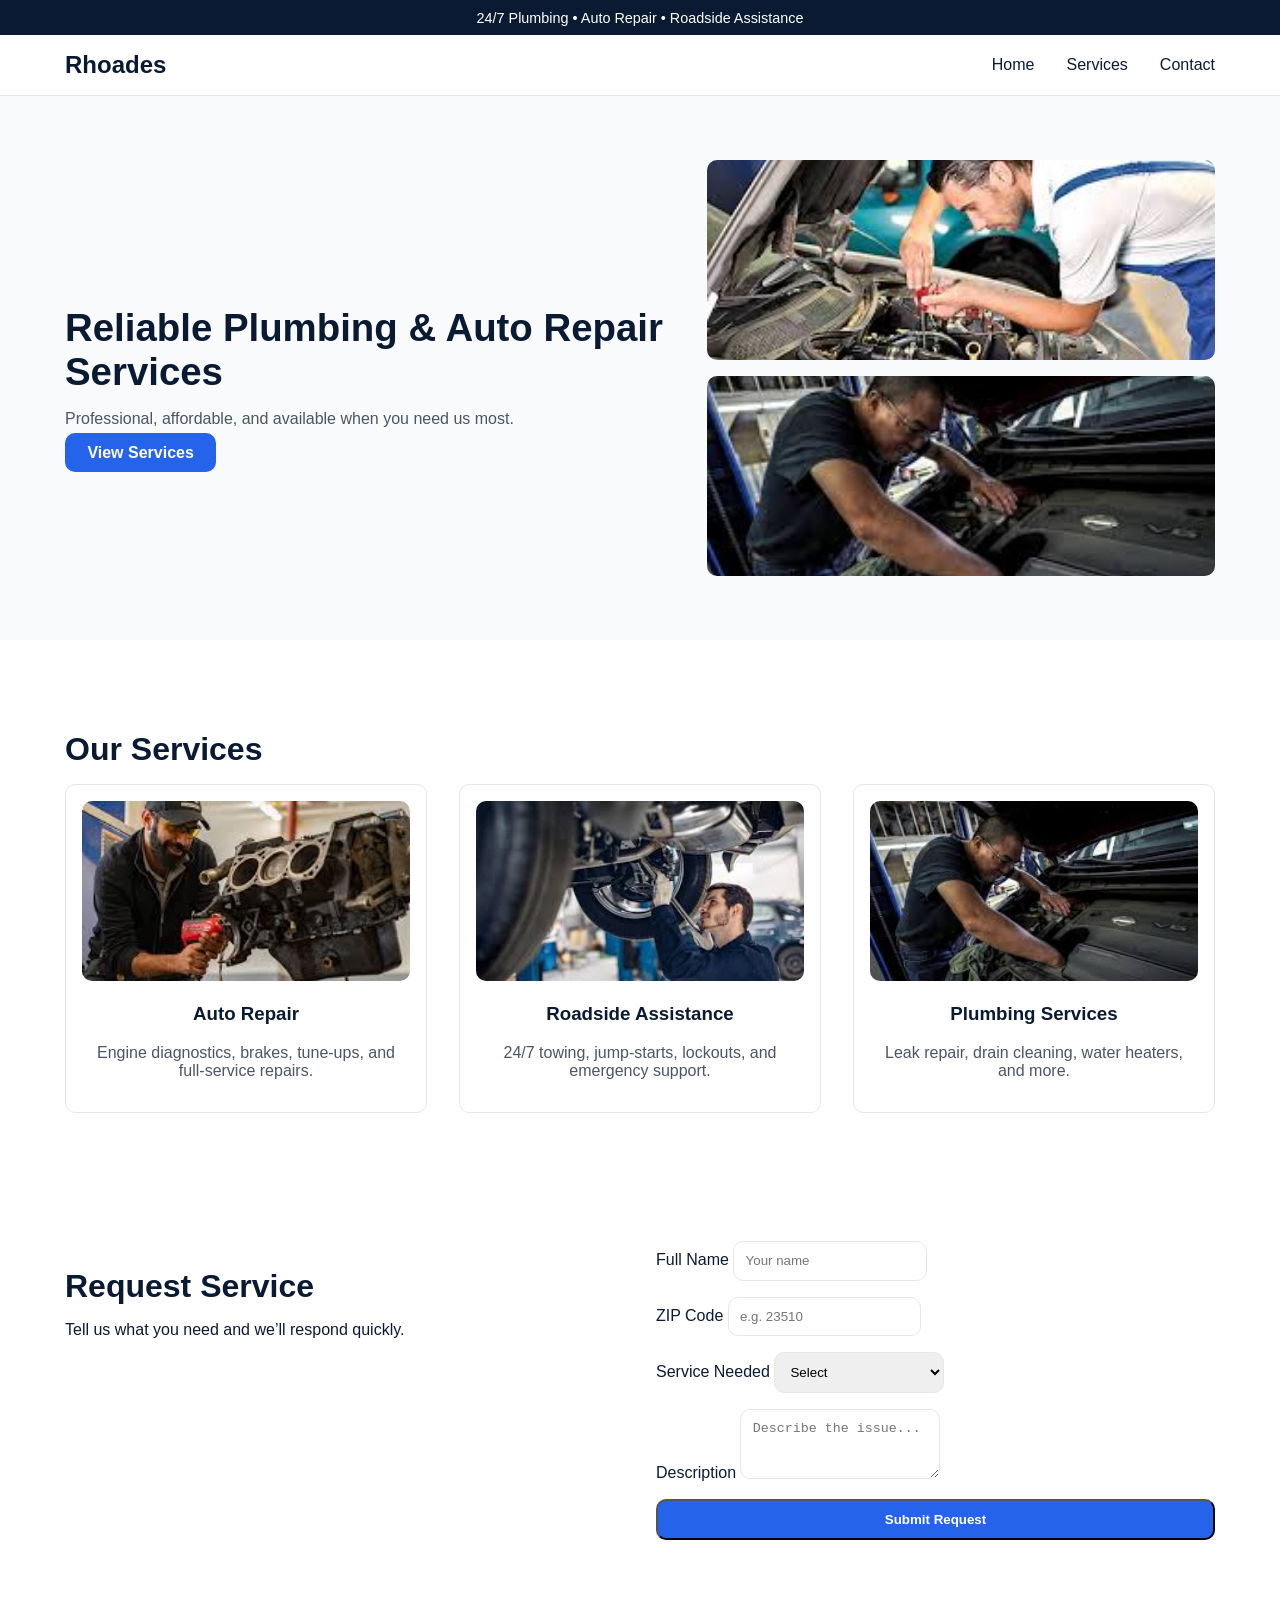
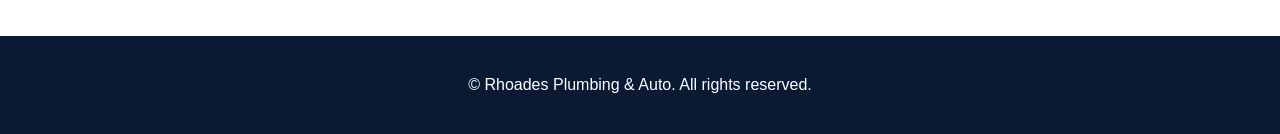
==== index.html @ d6286a44 "Update index.html" ====
<!DOCTYPE html>
<html lang="en">
<head>
  <meta charset="UTF-8" />
  <meta name="viewport" content="width=device-width, initial-scale=1.0" />
  <title>Rhoades-Plumbing & Auto</title>

  <link rel="stylesheet" href="styles/styles.css" />
  <script defer src="scripts/script.js"></script>
</head>

<body>

  <div class="top-banner">
    24/7 Plumbing • Auto Repair • Roadside Assistance
  </div>

  <header class="header">
    <div class="container nav-container">
      <div class="logo">Rhoades</div>

      <nav class="nav-links">
        <a href="#hero">Home</a>
        <a href="#services">Services</a>
        <a href="#contact">Contact</a>
      </nav>

      <div class="mobile-toggle">
        <span></span><span></span><span></span>
      </div>
    </div>
  </header>

  <section class="hero" id="hero">
    <div class="container hero-grid">

      <div class="hero-text">
        <h1>Reliable Plumbing & Auto Repair Services</h1>
        <p>Professional, affordable, and available when you need us most.</p>
        <a href="#services" class="btn-primary">View Services</a>
      </div>

      <div class="hero-images">
        <img src="images/mechanic-hero.jpg" alt="Mechanic working" />
        <img src="images/plumbing.jpg" alt="Plumber fixing pipe" />
      </div>

    </div>
  </section>

  <section class="section" id="services">
    <div class="container">
      <h2 class="section-title">Our Services</h2>

      <div class="service-grid">

        <div class="service-card">
          <img src="images/auto-repair.jpg" alt="Auto repair" />
          <h3>Auto Repair</h3>
          <p>Engine diagnostics, brakes, tune-ups, and full-service repairs.</p>
        </div>

        <div class="service-card">
          <img src="images/roadside.jpg" alt="Roadside assistance" />
          <h3>Roadside Assistance</h3>
          <p>24/7 towing, jump-starts, lockouts, and emergency support.</p>
        </div>

        <div class="service-card">
          <img src="images/plumbing.jpg" alt="Plumbing services" />
          <h3>Plumbing Services</h3>
          <p>Leak repair, drain cleaning, water heaters, and more.</p>
        </div>

      </div>
    </div>
  </section>

  <section class="section contact-section" id="contact">
    <div class="container contact-grid">

      <div>
        <h2 class="section-title">Request Service</h2>
        <p>Tell us what you need and we’ll respond quickly.</p>
      </div>

      <form class="contact-form">
        <label>Full Name
          <input type="text" placeholder="Your name" />
        </label>

        <label>ZIP Code
          <input type="text" placeholder="e.g. 23510" />
        </label>

        <label>Service Needed
          <select>
            <option value="">Select</option>
            <option>Auto Repair</option>
            <option>Roadside Assistance</option>
            <option>Plumbing</option>
          </select>
        </label>

        <label>Description
          <textarea rows="3" placeholder="Describe the issue..."></textarea>
        </label>

        <button type="submit" class="btn-primary full">Submit Request</button>
      </form>

    </div>
  </section>

  <footer class="footer">
    <p>© <span id="year"></span> Rhoades Plumbing & Auto. All rights reserved.</p>
  </footer>

</body>
</html>
---- styles/styles.css ----
:root {
  --navy: #0a1a33;
  --gray: #4b5563;
  --light-gray: #e5e7eb;
  --blue: #2563eb;
  --white: #ffffff;
  --radius: 10px;
}

body {
  margin: 0;
  font-family: "Segoe UI", sans-serif;
  background: var(--white);
  color: var(--navy);
}

.container {
  width: 100%;
  max-width: 1150px;
  margin: auto;
  padding: 0 1.5rem;
}

.top-banner {
  background: var(--navy);
  color: var(--white);
  text-align: center;
  padding: 0.6rem 0;
  font-size: 0.9rem;
}

.header {
  background: var(--white);
  border-bottom: 1px solid var(--light-gray);
  position: sticky;
  top: 0;
  z-index: 50;
}

.nav-container {
  display: flex;
  justify-content: space-between;
  align-items: center;
  padding: 1rem 0;
}

.logo {
  font-size: 1.5rem;
  font-weight: 700;
}

.nav-links {
  display: flex;
  gap: 2rem;
}

.nav-links a {
  text-decoration: none;
  color: var(--navy);
  font-weight: 500;
}

.mobile-toggle {
  display: none;
  flex-direction: column;
  gap: 4px;
}

.mobile-toggle span {
  width: 25px;
  height: 3px;
  background: var(--navy);
}

.hero {
  padding: 4rem 0;
  background: #f8fafc;
}

.hero-grid {
  display: grid;
  grid-template-columns: 1.2fr 1fr;
  gap: 2rem;
  align-items: center;
}

.hero-text h1 {
  font-size: 2.4rem;
  margin-bottom: 1rem;
}

.hero-text p {
  color: var(--gray);
  max-width: 450px;
}

.btn-primary {
  background: var(--blue);
  color: var(--white);
  padding: 0.7rem 1.4rem;
  border-radius: var(--radius);
  text-decoration: none;
  font-weight: 600;
}

.hero-images {
  display: grid;
  gap: 1rem;
}

.hero-images img {
  width: 100%;
  border-radius: var(--radius);
  height: 200px;
  object-fit: cover;
}

.section {
  padding: 4rem 0;
}

.section-title {
  font-size: 2rem;
  margin-bottom: 1rem;
}

.service-grid {
  display: grid;
  grid-template-columns: repeat(3, 1fr);
  gap: 2rem;
}

.service-card {
  background: var(--white);
  border: 1px solid var(--light-gray);
  border-radius: var(--radius);
  padding: 1rem;
  text-align: center;
}

.service-card img {
  width: 100%;
  height: 180px;
  object-fit: cover;
  border-radius: var(--radius);
}

.service-card p {
  color: var(--gray);
}

.contact-grid {
  display: grid;
  grid-template-columns: 1fr 1fr;
  gap: 2rem;
}

.contact-form {
  display: grid;
  gap: 1rem;
}

.contact-form input,
.contact-form select,
.contact-form textarea {
  padding: 0.7rem;
  border-radius: var(--radius);
  border: 1px solid var(--light-gray);
}

.full {
  width: 100%;
}

.footer {
  background: var(--navy);
  color: var(--white);
  text-align: center;
  padding: 1.5rem 0;
  margin-top: 2rem;
}

@media (max-width: 900px) {
  .hero-grid,
  .service-grid,
  .contact-grid {
    grid-template-columns: 1fr;
  }

  .nav-links {
    display: none;
  }

  .mobile-toggle {
    display: flex;
  }
}
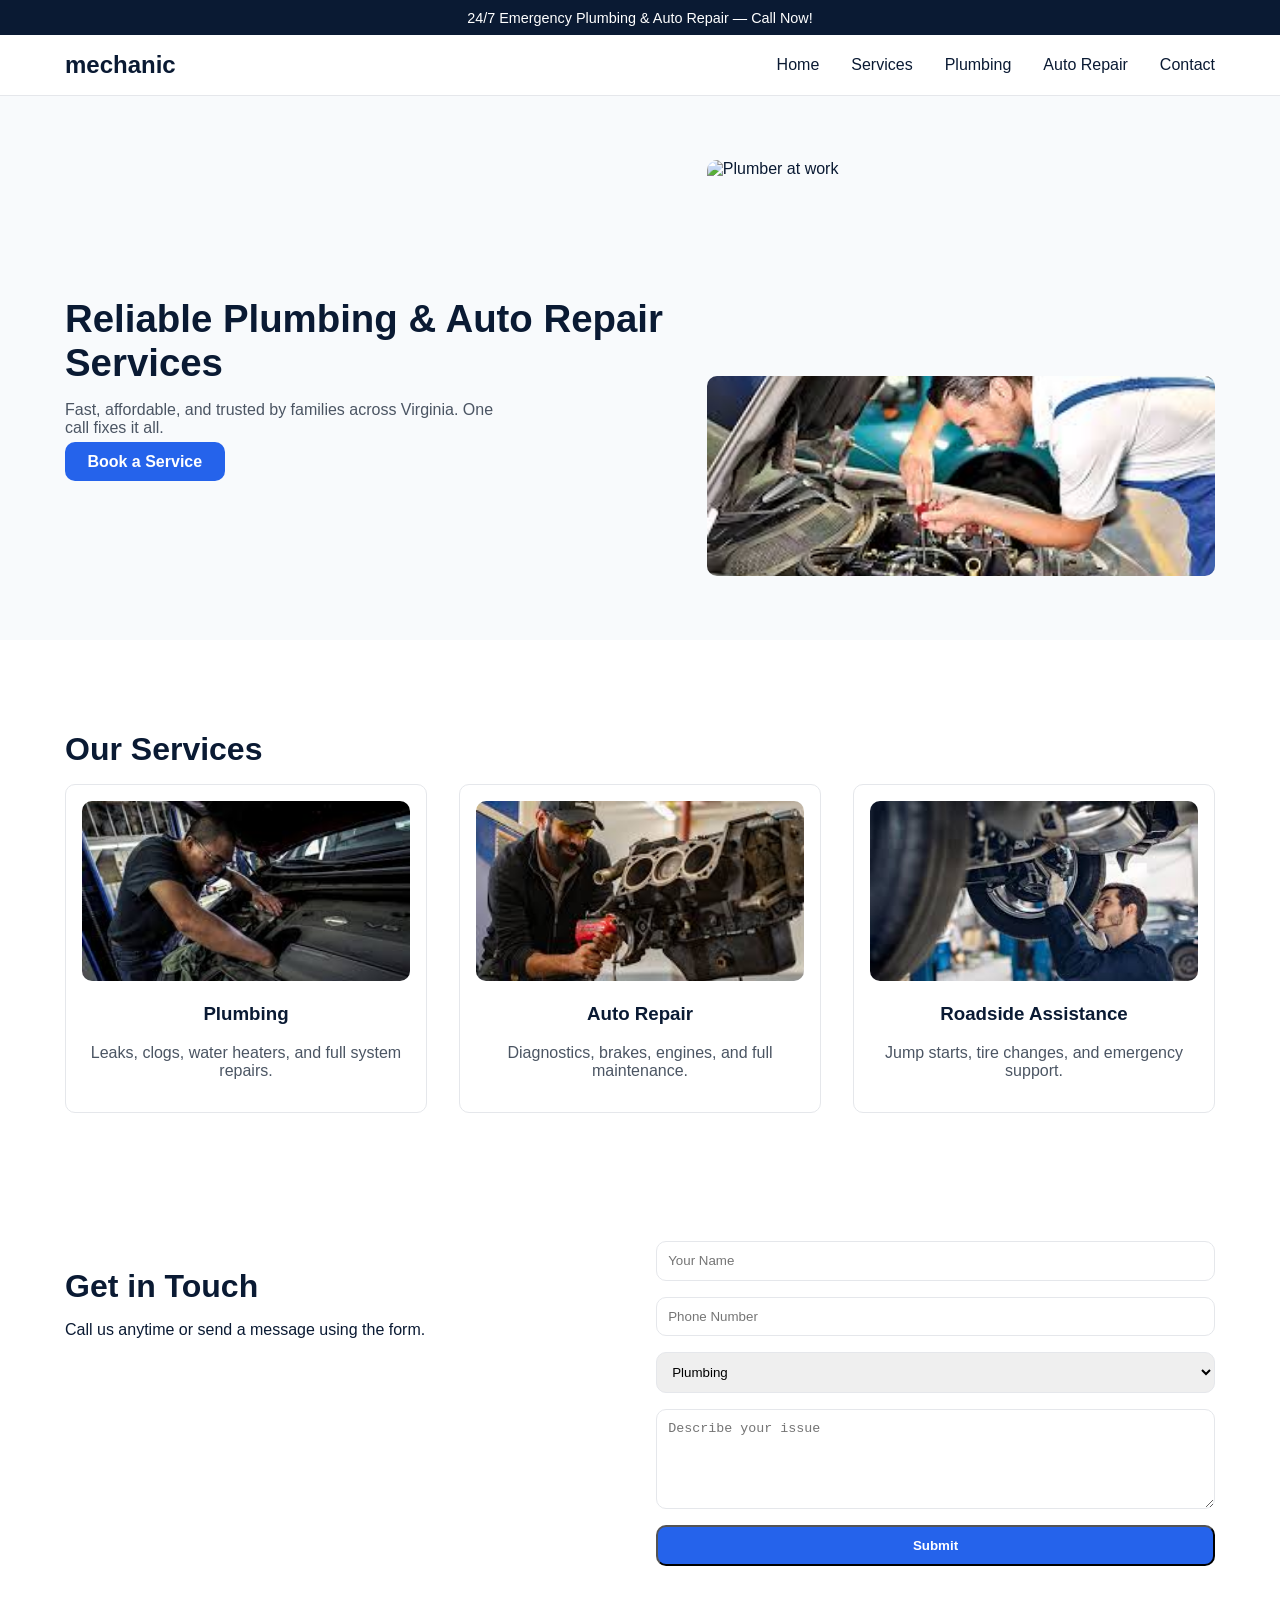
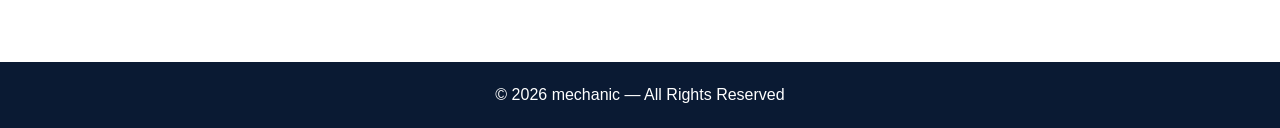
==== commit 734630a4: "Update index.html" ====
--- a/index.html
+++ b/index.html
@@ -1,120 +1,118 @@
 <!DOCTYPE html>
 <html lang="en">
 <head>
-  <meta charset="UTF-8" />
-  <meta name="viewport" content="width=device-width, initial-scale=1.0" />
-  <title>Rhoades-Plumbing & Auto</title>
+  <meta charset="UTF-8">
+  <meta name="viewport" content="width=device-width, initial-scale=1.0">
+  <title>mechanic</title>
 
-  <link rel="stylesheet" href="styles/styles.css" />
-  <script defer src="scripts/script.js"></script>
+  <!-- CSS -->
+  <link rel="stylesheet" href="styles/styles.css">
 </head>
 
 <body>
 
+  <!-- TOP BANNER -->
   <div class="top-banner">
-    24/7 Plumbing • Auto Repair • Roadside Assistance
+    24/7 Emergency Plumbing & Auto Repair — Call Now!
   </div>
 
+  <!-- HEADER / NAV -->
   <header class="header">
     <div class="container nav-container">
-      <div class="logo">Rhoades</div>
+      <div class="logo">mechanic</div>
 
       <nav class="nav-links">
-        <a href="#hero">Home</a>
-        <a href="#services">Services</a>
-        <a href="#contact">Contact</a>
+        <a href="index.html">Home</a>
+        <a href="services.html">Services</a>
+        <a href="plumbing.html">Plumbing</a>
+        <a href="auto.html">Auto Repair</a>
+        <a href="contact.html">Contact</a>
       </nav>
 
       <div class="mobile-toggle">
-        <span></span><span></span><span></span>
+        <span></span>
+        <span></span>
+        <span></span>
       </div>
     </div>
   </header>
 
-  <section class="hero" id="hero">
+  <!-- HERO SECTION -->
+  <section class="hero fade-in">
     <div class="container hero-grid">
 
-      <div class="hero-text">
+      <div class="hero-text slide-up">
         <h1>Reliable Plumbing & Auto Repair Services</h1>
-        <p>Professional, affordable, and available when you need us most.</p>
-        <a href="#services" class="btn-primary">View Services</a>
+        <p>Fast, affordable, and trusted by families across Virginia. One call fixes it all.</p>
+        <a href="contact.html" class="btn-primary">Book a Service</a>
       </div>
 
-      <div class="hero-images">
-        <img src="images/mechanic-hero.jpg" alt="Mechanic working" />
-        <img src="images/plumbing.jpg" alt="Plumber fixing pipe" />
+      <div class="hero-images fade-in">
+        <img src="images/plumber-hero.jpg" alt="Plumber at work">
+        <img src="images/mechanic-hero.jpg" alt="Mechanic repairing car">
       </div>
 
     </div>
   </section>
 
-  <section class="section" id="services">
+  <!-- SERVICES SECTION -->
+  <section class="section">
     <div class="container">
-      <h2 class="section-title">Our Services</h2>
+      <h2 class="section-title slide-up">Our Services</h2>
 
       <div class="service-grid">
 
-        <div class="service-card">
-          <img src="images/auto-repair.jpg" alt="Auto repair" />
-          <h3>Auto Repair</h3>
-          <p>Engine diagnostics, brakes, tune-ups, and full-service repairs.</p>
+        <div class="service-card fade-in">
+          <img src="images/plumbing.jpg" alt="Plumbing">
+          <h3>Plumbing</h3>
+          <p>Leaks, clogs, water heaters, and full system repairs.</p>
         </div>
 
-        <div class="service-card">
-          <img src="images/roadside.jpg" alt="Roadside assistance" />
-          <h3>Roadside Assistance</h3>
-          <p>24/7 towing, jump-starts, lockouts, and emergency support.</p>
+        <div class="service-card fade-in">
+          <img src="images/auto-repair.jpg" alt="Auto Repair">
+          <h3>Auto Repair</h3>
+          <p>Diagnostics, brakes, engines, and full maintenance.</p>
         </div>
 
-        <div class="service-card">
-          <img src="images/plumbing.jpg" alt="Plumbing services" />
-          <h3>Plumbing Services</h3>
-          <p>Leak repair, drain cleaning, water heaters, and more.</p>
+        <div class="service-card fade-in">
+          <img src="images/roadside.jpg" alt="Roadside Assistance">
+          <h3>Roadside Assistance</h3>
+          <p>Jump starts, tire changes, and emergency support.</p>
         </div>
 
       </div>
     </div>
   </section>
 
-  <section class="section contact-section" id="contact">
+  <!-- CONTACT SECTION -->
+  <section class="section">
     <div class="container contact-grid">
 
-      <div>
-        <h2 class="section-title">Request Service</h2>
-        <p>Tell us what you need and we’ll respond quickly.</p>
+      <div class="slide-up">
+        <h2 class="section-title">Get in Touch</h2>
+        <p>Call us anytime or send a message using the form.</p>
       </div>
 
-      <form class="contact-form">
-        <label>Full Name
-          <input type="text" placeholder="Your name" />
-        </label>
-
-        <label>ZIP Code
-          <input type="text" placeholder="e.g. 23510" />
-        </label>
-
-        <label>Service Needed
-          <select>
-            <option value="">Select</option>
-            <option>Auto Repair</option>
-            <option>Roadside Assistance</option>
-            <option>Plumbing</option>
-          </select>
-        </label>
-
-        <label>Description
-          <textarea rows="3" placeholder="Describe the issue..."></textarea>
-        </label>
-
-        <button type="submit" class="btn-primary full">Submit Request</button>
+      <form class="contact-form fade-in">
+        <input type="text" placeholder="Your Name">
+        <input type="text" placeholder="Phone Number">
+        <select>
+          <option>Plumbing</option>
+          <option>Auto Repair</option>
+          <option>Roadside Assistance</option>
+        </select>
+        <textarea rows="5" placeholder="Describe your issue"></textarea>
+        <button class="btn-primary full">Submit</button>
       </form>
 
     </div>
   </section>
 
+  <!-- FOOTER -->
   <footer class="footer">
-    <p>© <span id="year"></span> Rhoades Plumbing & Auto. All rights reserved.</p>
+    © 2026 mechanic — All Rights Reserved
   </footer>
 
 </body>
 </html>
+
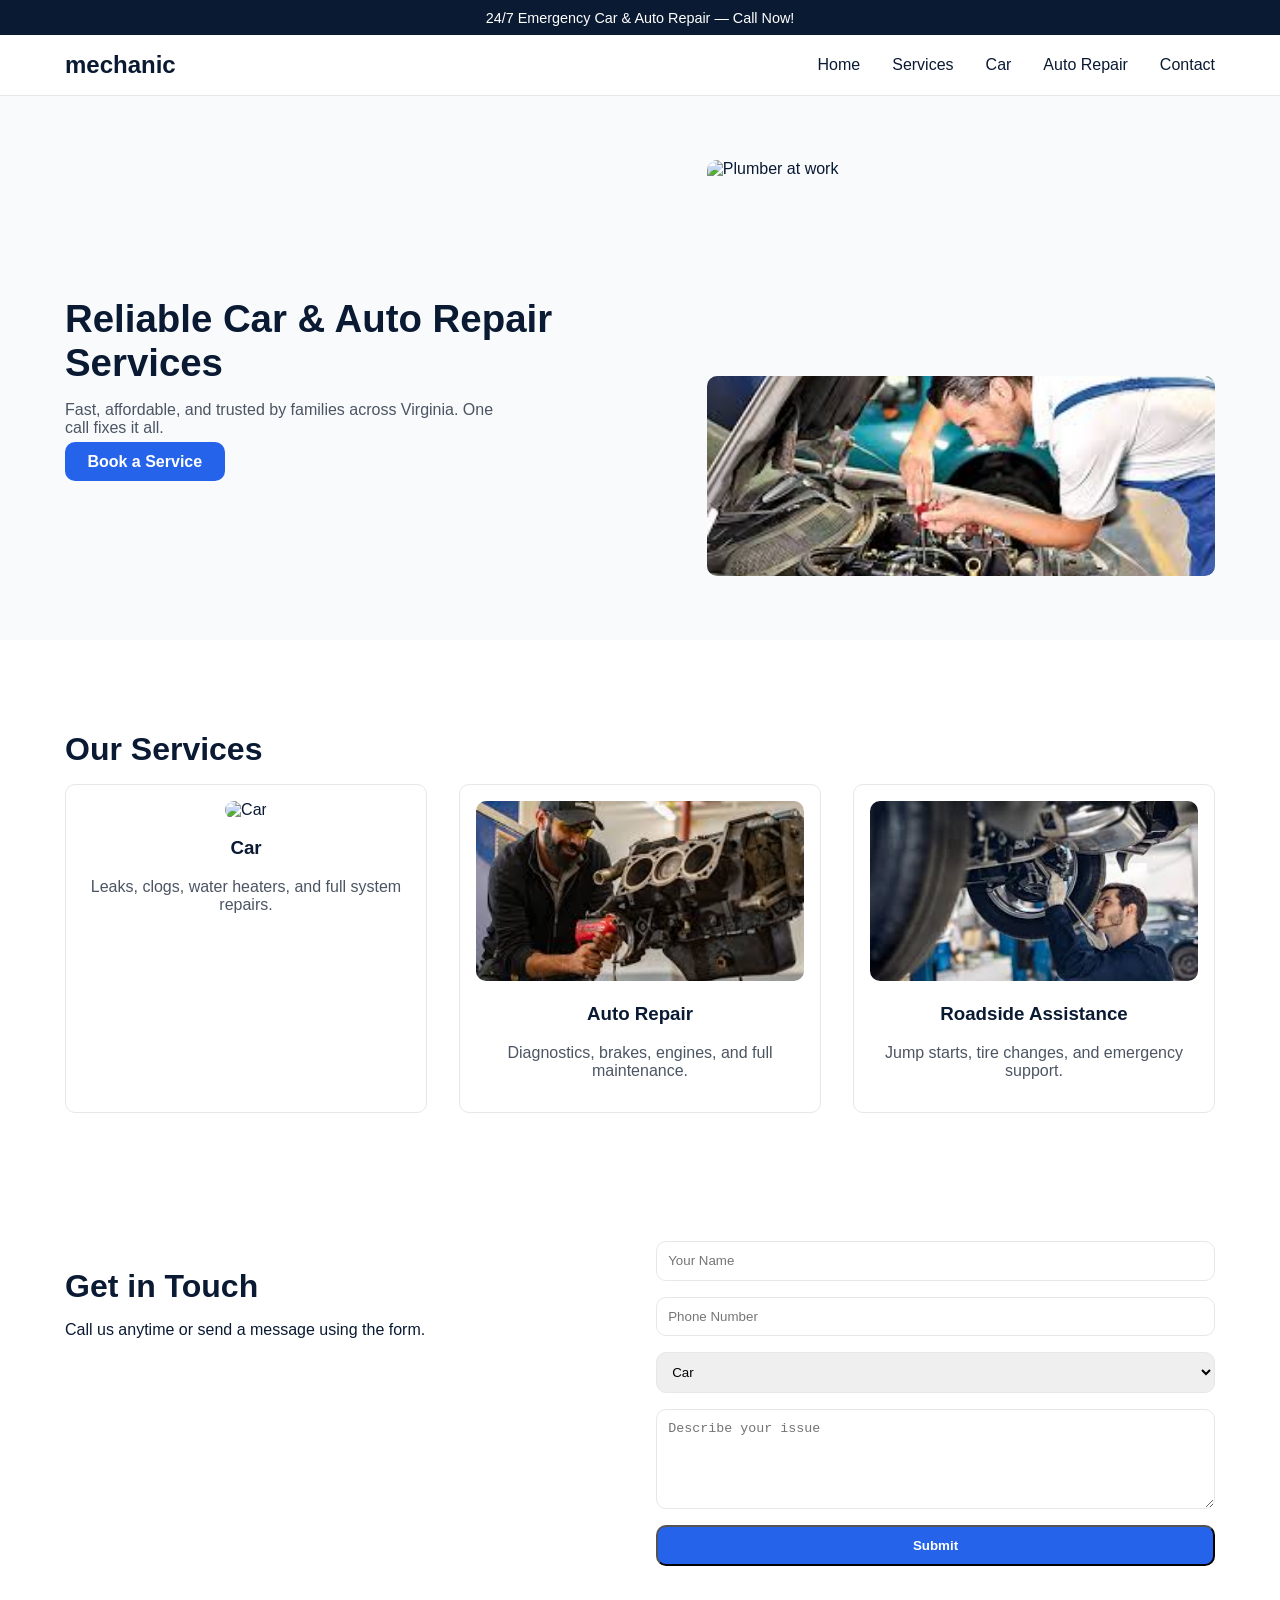
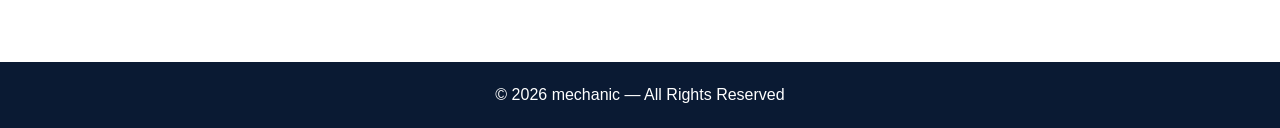
==== commit 3c5bd7ae: "Update index.html" ====
--- a/index.html
+++ b/index.html
@@ -13,7 +13,7 @@
 
   <!-- TOP BANNER -->
   <div class="top-banner">
-    24/7 Emergency Plumbing & Auto Repair — Call Now!
+    24/7 Emergency Car & Auto Repair — Call Now!
   </div>
 
   <!-- HEADER / NAV -->
@@ -24,7 +24,7 @@
       <nav class="nav-links">
         <a href="index.html">Home</a>
         <a href="services.html">Services</a>
-        <a href="plumbing.html">Plumbing</a>
+        <a href="Car.html">Car</a>
         <a href="auto.html">Auto Repair</a>
         <a href="contact.html">Contact</a>
       </nav>
@@ -42,7 +42,7 @@
     <div class="container hero-grid">
 
       <div class="hero-text slide-up">
-        <h1>Reliable Plumbing & Auto Repair Services</h1>
+        <h1>Reliable Car & Auto Repair Services</h1>
         <p>Fast, affordable, and trusted by families across Virginia. One call fixes it all.</p>
         <a href="contact.html" class="btn-primary">Book a Service</a>
       </div>
@@ -63,8 +63,8 @@
       <div class="service-grid">
 
         <div class="service-card fade-in">
-          <img src="images/plumbing.jpg" alt="Plumbing">
-          <h3>Plumbing</h3>
+          <img src="images/Car.jpg" alt="Car">
+          <h3>Car</h3>
           <p>Leaks, clogs, water heaters, and full system repairs.</p>
         </div>
 
@@ -97,7 +97,7 @@
         <input type="text" placeholder="Your Name">
         <input type="text" placeholder="Phone Number">
         <select>
-          <option>Plumbing</option>
+          <option>Car</option>
           <option>Auto Repair</option>
           <option>Roadside Assistance</option>
         </select>
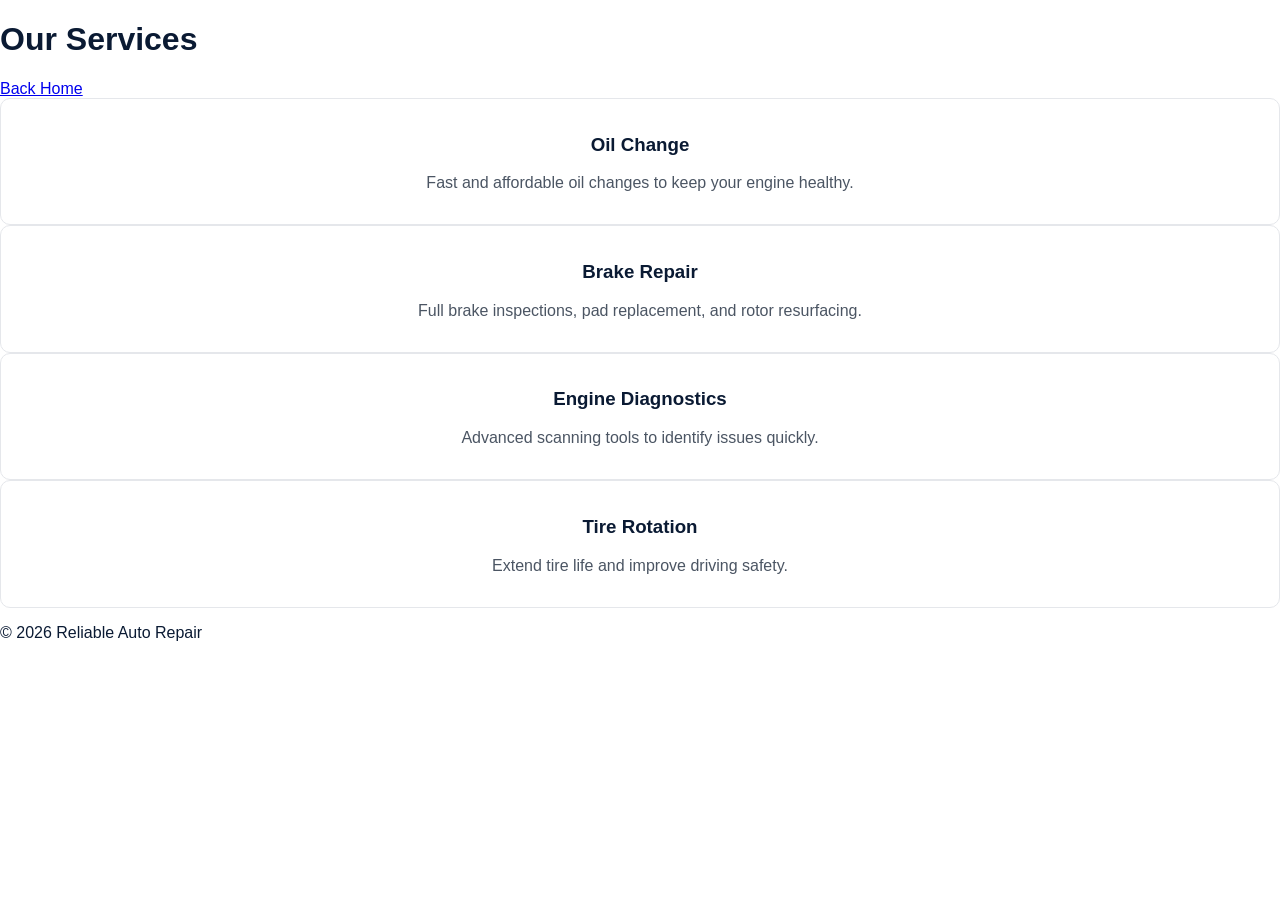
==== commit 0ad6844a: "Revise title and add service details to index.html Updated the title and header to reflect service o" ====
--- a/index.html
+++ b/index.html
@@ -1,118 +1,46 @@
 <!DOCTYPE html>
 <html lang="en">
 <head>
-  <meta charset="UTF-8">
-  <meta name="viewport" content="width=device-width, initial-scale=1.0">
-  <title>mechanic</title>
-
-  <!-- CSS -->
-  <link rel="stylesheet" href="styles/styles.css">
+    <meta charset="UTF-8">
+    <meta name="viewport" content="width=device-width, initial-scale=1.0">
+    <title>Our Services</title>
+    <link rel="stylesheet" href="styles/styles.css">
 </head>
 
 <body>
 
-  <!-- TOP BANNER -->
-  <div class="top-banner">
-    24/7 Emergency Car & Auto Repair — Call Now!
-  </div>
+    <header class="small-header">
+        <h1>Our Services</h1>
+        <a href="index.html" class="btn">Back Home</a>
+    </header>
 
-  <!-- HEADER / NAV -->
-  <header class="header">
-    <div class="container nav-container">
-      <div class="logo">mechanic</div>
+    <section class="services-grid">
 
-      <nav class="nav-links">
-        <a href="index.html">Home</a>
-        <a href="services.html">Services</a>
-        <a href="Car.html">Car</a>
-        <a href="auto.html">Auto Repair</a>
-        <a href="contact.html">Contact</a>
-      </nav>
-
-      <div class="mobile-toggle">
-        <span></span>
-        <span></span>
-        <span></span>
-      </div>
-    </div>
-  </header>
-
-  <!-- HERO SECTION -->
-  <section class="hero fade-in">
-    <div class="container hero-grid">
-
-      <div class="hero-text slide-up">
-        <h1>Reliable Car & Auto Repair Services</h1>
-        <p>Fast, affordable, and trusted by families across Virginia. One call fixes it all.</p>
-        <a href="contact.html" class="btn-primary">Book a Service</a>
-      </div>
-
-      <div class="hero-images fade-in">
-        <img src="images/plumber-hero.jpg" alt="Plumber at work">
-        <img src="images/mechanic-hero.jpg" alt="Mechanic repairing car">
-      </div>
-
-    </div>
-  </section>
-
-  <!-- SERVICES SECTION -->
-  <section class="section">
-    <div class="container">
-      <h2 class="section-title slide-up">Our Services</h2>
-
-      <div class="service-grid">
-
-        <div class="service-card fade-in">
-          <img src="images/Car.jpg" alt="Car">
-          <h3>Car</h3>
-          <p>Leaks, clogs, water heaters, and full system repairs.</p>
+        <div class="service-card">
+            <h3>Oil Change</h3>
+            <p>Fast and affordable oil changes to keep your engine healthy.</p>
         </div>
 
-        <div class="service-card fade-in">
-          <img src="images/auto-repair.jpg" alt="Auto Repair">
-          <h3>Auto Repair</h3>
-          <p>Diagnostics, brakes, engines, and full maintenance.</p>
+        <div class="service-card">
+            <h3>Brake Repair</h3>
+            <p>Full brake inspections, pad replacement, and rotor resurfacing.</p>
         </div>
 
-        <div class="service-card fade-in">
-          <img src="images/roadside.jpg" alt="Roadside Assistance">
-          <h3>Roadside Assistance</h3>
-          <p>Jump starts, tire changes, and emergency support.</p>
+        <div class="service-card">
+            <h3>Engine Diagnostics</h3>
+            <p>Advanced scanning tools to identify issues quickly.</p>
         </div>
 
-      </div>
-    </div>
-  </section>
+        <div class="service-card">
+            <h3>Tire Rotation</h3>
+            <p>Extend tire life and improve driving safety.</p>
+        </div>
 
-  <!-- CONTACT SECTION -->
-  <section class="section">
-    <div class="container contact-grid">
+    </section>
 
-      <div class="slide-up">
-        <h2 class="section-title">Get in Touch</h2>
-        <p>Call us anytime or send a message using the form.</p>
-      </div>
-
-      <form class="contact-form fade-in">
-        <input type="text" placeholder="Your Name">
-        <input type="text" placeholder="Phone Number">
-        <select>
-          <option>Car</option>
-          <option>Auto Repair</option>
-          <option>Roadside Assistance</option>
-        </select>
-        <textarea rows="5" placeholder="Describe your issue"></textarea>
-        <button class="btn-primary full">Submit</button>
-      </form>
-
-    </div>
-  </section>
-
-  <!-- FOOTER -->
-  <footer class="footer">
-    © 2026 mechanic — All Rights Reserved
-  </footer>
+    <footer>
+        <p>© 2026 Reliable Auto Repair</p>
+    </footer>
 
 </body>
 </html>
-
